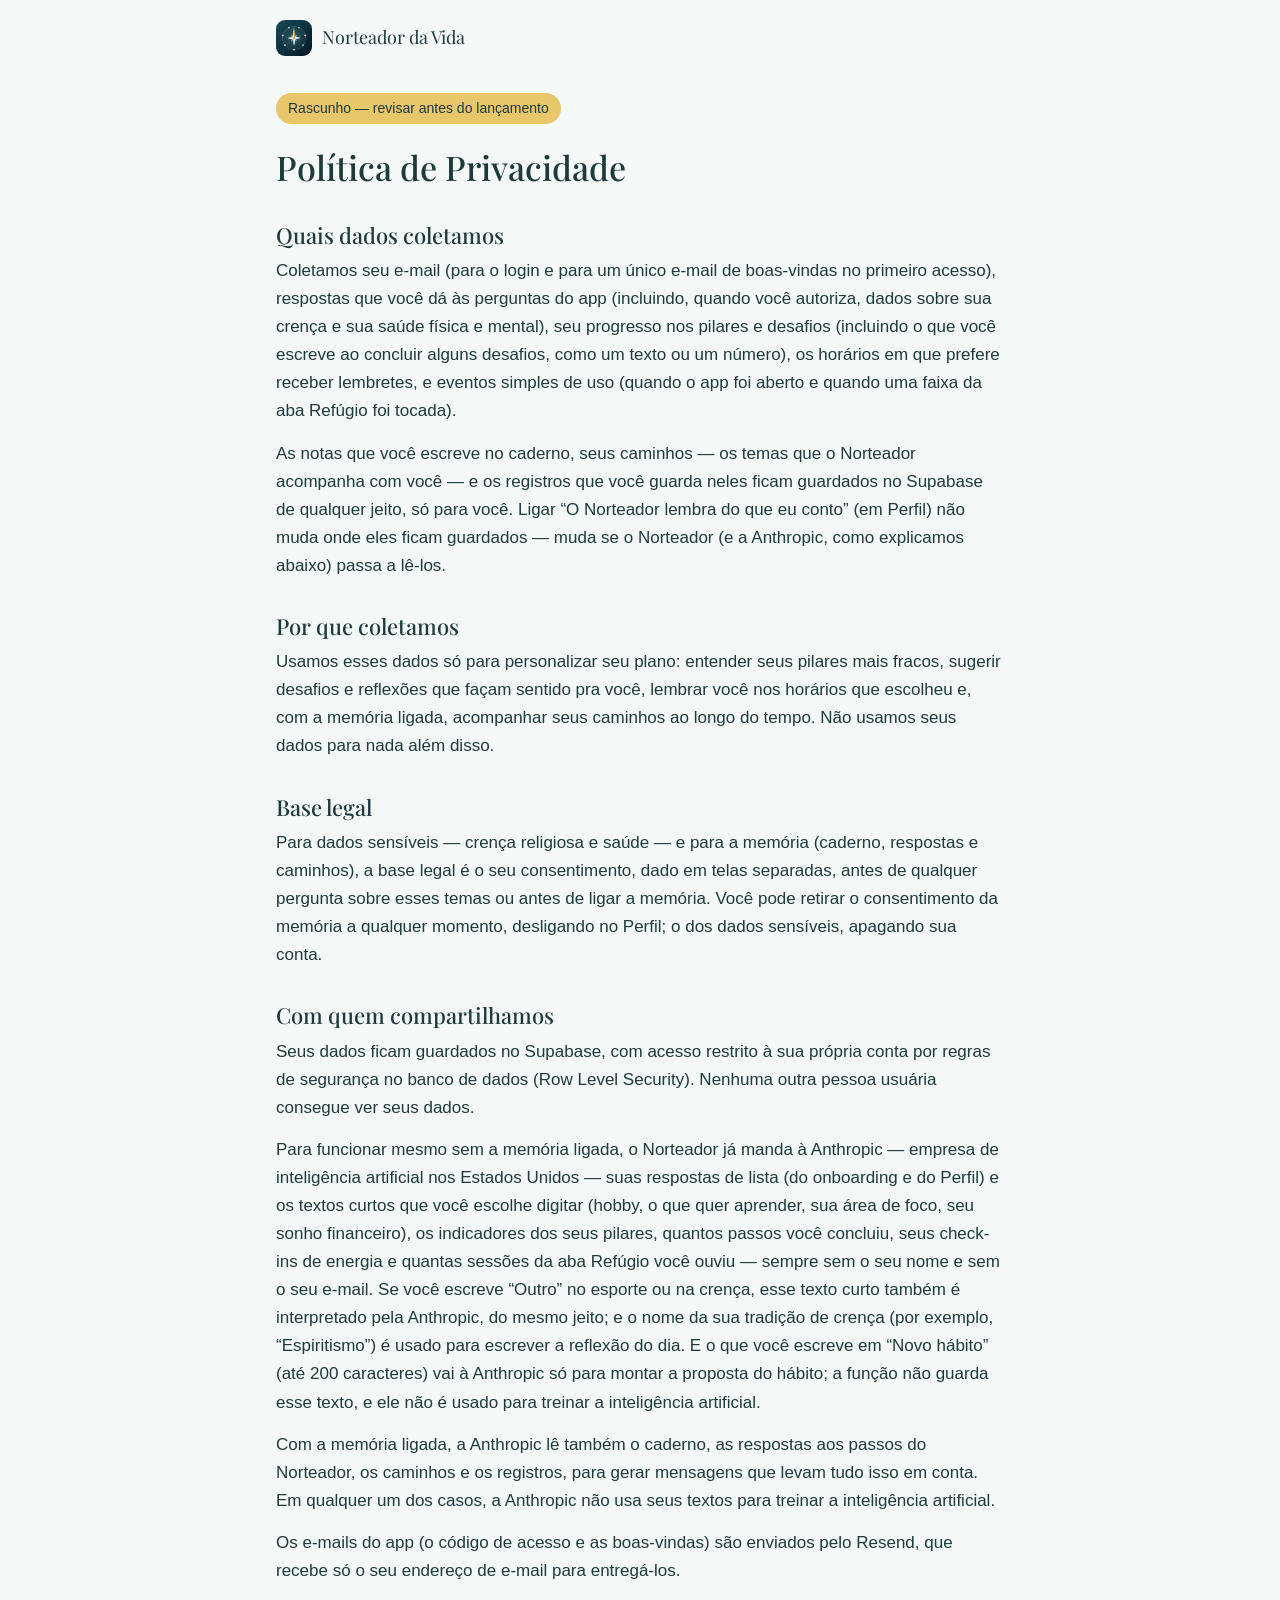
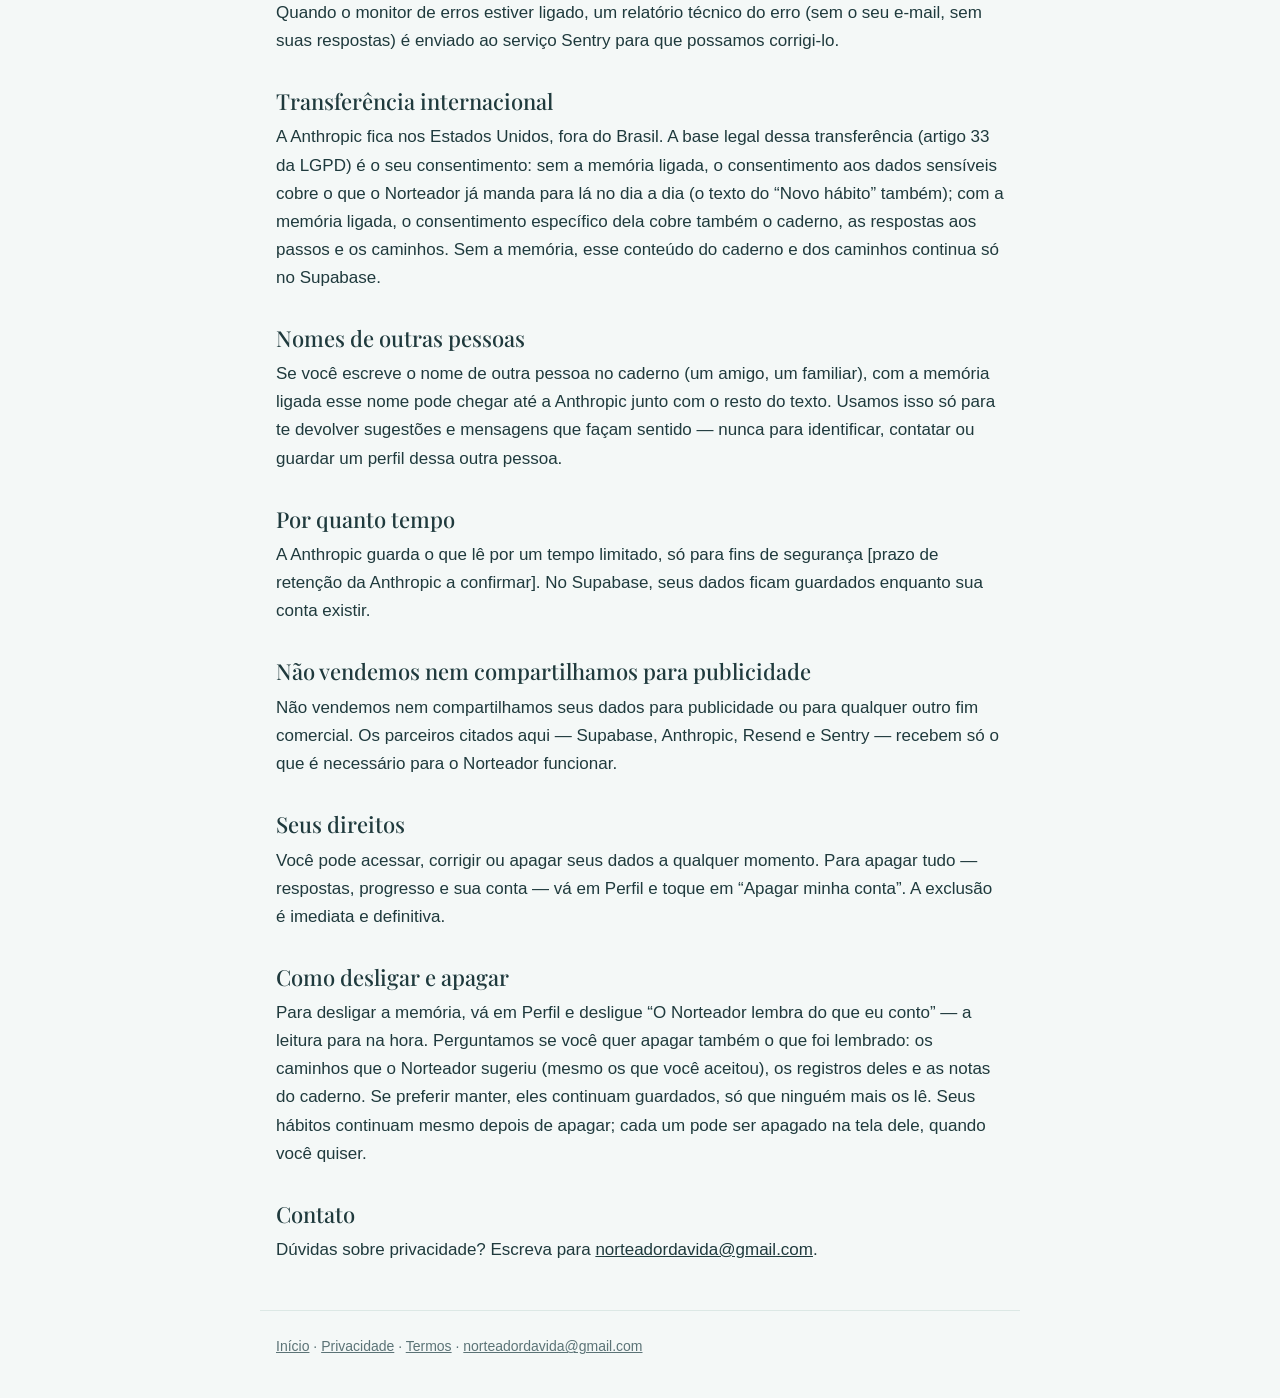
==== privacidade.html @ e459e5b9 "site: landing, privacidade e termos" ====
<!doctype html>
<html lang="pt-BR">
<head>
<meta charset="utf-8">
<meta name="viewport" content="width=device-width,initial-scale=1">
<title>Política de Privacidade · Norteador da Vida</title>
<link rel="icon" href="icone.png">
<link rel="stylesheet" href="estilo.css">
</head>
<body>
<header class="top"><a href="./" class="brand"><img src="icone.png" alt="" width="36" height="36"><span>Norteador da Vida</span></a></header>
<main class="doc">
<p class="draft">Rascunho — revisar antes do lançamento</p>
<h1>Política de Privacidade</h1>
<h2>Quais dados coletamos</h2>
<p>Coletamos seu e-mail (para o login e para um único e-mail de boas-vindas no primeiro acesso), respostas que você dá às perguntas do app (incluindo, quando você autoriza, dados sobre sua crença e sua saúde física e mental), seu progresso nos pilares e desafios (incluindo o que você escreve ao concluir alguns desafios, como um texto ou um número), os horários em que prefere receber lembretes, e eventos simples de uso (quando o app foi aberto e quando uma faixa da aba Refúgio foi tocada).</p>
<p>As notas que você escreve no caderno, seus caminhos — os temas que o Norteador acompanha com você — e os registros que você guarda neles ficam guardados no Supabase de qualquer jeito, só para você. Ligar “O Norteador lembra do que eu conto” (em Perfil) não muda onde eles ficam guardados — muda se o Norteador (e a Anthropic, como explicamos abaixo) passa a lê-los.</p>
<h2>Por que coletamos</h2>
<p>Usamos esses dados só para personalizar seu plano: entender seus pilares mais fracos, sugerir desafios e reflexões que façam sentido pra você, lembrar você nos horários que escolheu e, com a memória ligada, acompanhar seus caminhos ao longo do tempo. Não usamos seus dados para nada além disso.</p>
<h2>Base legal</h2>
<p>Para dados sensíveis — crença religiosa e saúde — e para a memória (caderno, respostas e caminhos), a base legal é o seu consentimento, dado em telas separadas, antes de qualquer pergunta sobre esses temas ou antes de ligar a memória. Você pode retirar o consentimento da memória a qualquer momento, desligando no Perfil; o dos dados sensíveis, apagando sua conta.</p>
<h2>Com quem compartilhamos</h2>
<p>Seus dados ficam guardados no Supabase, com acesso restrito à sua própria conta por regras de segurança no banco de dados (Row Level Security). Nenhuma outra pessoa usuária consegue ver seus dados.</p>
<p>Para funcionar mesmo sem a memória ligada, o Norteador já manda à Anthropic — empresa de inteligência artificial nos Estados Unidos — suas respostas de lista (do onboarding e do Perfil) e os textos curtos que você escolhe digitar (hobby, o que quer aprender, sua área de foco, seu sonho financeiro), os indicadores dos seus pilares, quantos passos você concluiu, seus check-ins de energia e quantas sessões da aba Refúgio você ouviu — sempre sem o seu nome e sem o seu e-mail. Se você escreve “Outro” no esporte ou na crença, esse texto curto também é interpretado pela Anthropic, do mesmo jeito; e o nome da sua tradição de crença (por exemplo, “Espiritismo”) é usado para escrever a reflexão do dia. E o que você escreve em “Novo hábito” (até 200 caracteres) vai à Anthropic só para montar a proposta do hábito; a função não guarda esse texto, e ele não é usado para treinar a inteligência artificial.</p>
<p>Com a memória ligada, a Anthropic lê também o caderno, as respostas aos passos do Norteador, os caminhos e os registros, para gerar mensagens que levam tudo isso em conta. Em qualquer um dos casos, a Anthropic não usa seus textos para treinar a inteligência artificial.</p>
<p>Os e-mails do app (o código de acesso e as boas-vindas) são enviados pelo Resend, que recebe só o seu endereço de e-mail para entregá-los.</p>
<p>Quando o monitor de erros estiver ligado, um relatório técnico do erro (sem o seu e-mail, sem suas respostas) é enviado ao serviço Sentry para que possamos corrigi-lo.</p>
<h2>Transferência internacional</h2>
<p>A Anthropic fica nos Estados Unidos, fora do Brasil. A base legal dessa transferência (artigo 33 da LGPD) é o seu consentimento: sem a memória ligada, o consentimento aos dados sensíveis cobre o que o Norteador já manda para lá no dia a dia (o texto do “Novo hábito” também); com a memória ligada, o consentimento específico dela cobre também o caderno, as respostas aos passos e os caminhos. Sem a memória, esse conteúdo do caderno e dos caminhos continua só no Supabase.</p>
<h2>Nomes de outras pessoas</h2>
<p>Se você escreve o nome de outra pessoa no caderno (um amigo, um familiar), com a memória ligada esse nome pode chegar até a Anthropic junto com o resto do texto. Usamos isso só para te devolver sugestões e mensagens que façam sentido — nunca para identificar, contatar ou guardar um perfil dessa outra pessoa.</p>
<h2>Por quanto tempo</h2>
<p>A Anthropic guarda o que lê por um tempo limitado, só para fins de segurança [prazo de retenção da Anthropic a confirmar]. No Supabase, seus dados ficam guardados enquanto sua conta existir.</p>
<h2>Não vendemos nem compartilhamos para publicidade</h2>
<p>Não vendemos nem compartilhamos seus dados para publicidade ou para qualquer outro fim comercial. Os parceiros citados aqui — Supabase, Anthropic, Resend e Sentry — recebem só o que é necessário para o Norteador funcionar.</p>
<h2>Seus direitos</h2>
<p>Você pode acessar, corrigir ou apagar seus dados a qualquer momento. Para apagar tudo — respostas, progresso e sua conta — vá em Perfil e toque em “Apagar minha conta”. A exclusão é imediata e definitiva.</p>
<h2>Como desligar e apagar</h2>
<p>Para desligar a memória, vá em Perfil e desligue “O Norteador lembra do que eu conto” — a leitura para na hora. Perguntamos se você quer apagar também o que foi lembrado: os caminhos que o Norteador sugeriu (mesmo os que você aceitou), os registros deles e as notas do caderno. Se preferir manter, eles continuam guardados, só que ninguém mais os lê. Seus hábitos continuam mesmo depois de apagar; cada um pode ser apagado na tela dele, quando você quiser.</p>
<h2>Contato</h2>
<p>Dúvidas sobre privacidade? Escreva para <a href="mailto:norteadordavida@gmail.com">norteadordavida@gmail.com</a>.</p>
</main>
<footer><a href="./">Início</a> · <a href="privacidade.html">Privacidade</a> · <a href="termos.html">Termos</a> · <a href="mailto:norteadordavida@gmail.com">norteadordavida@gmail.com</a></footer>
</body>
</html>
---- estilo.css ----
/* norteador.net — the app's palette (src/theme.ts) and fonts (Sacramento wordmark, Playfair serif). */
@import url('https://fonts.googleapis.com/css2?family=Playfair+Display:wght@500&family=Sacramento&display=swap');

:root {
  --bg: #F4F8F7;
  --surface: #FFFFFF;
  --ink: #1F3A3D;
  --soft: #5B7376;
  --line: #DCE8E5;
  --accent: #5FB8A5;
  --serif: 'Playfair Display', Georgia, serif;
  --sans: -apple-system, 'Segoe UI', Roboto, Helvetica, Arial, sans-serif;
}
@media (prefers-color-scheme: dark) {
  :root {
    --bg: #0F1F21;
    --surface: #17292C;
    --ink: #E6F1EF;
    --soft: #9DB5B2;
    --line: #26393C;
  }
}

* { box-sizing: border-box; }
body { margin: 0; background: var(--bg); color: var(--ink); font-family: var(--sans); font-size: 17px; line-height: 1.65; }
a { color: inherit; }
img { max-width: 100%; }

.top { max-width: 760px; margin: 0 auto; padding: 20px 16px; }
.brand { display: inline-flex; align-items: center; gap: 10px; text-decoration: none; font-family: var(--serif); font-size: 18px; }
.brand img { border-radius: 9px; }

/* Landing */
.hero { position: relative; min-height: 78vh; display: flex; align-items: flex-end; color: #fff;
  background: #E9A36F url('manha.jpg') center / cover no-repeat; }
.hero::after { content: ''; position: absolute; inset: 0; background: linear-gradient(180deg, rgba(15,31,33,0) 30%, rgba(15,31,33,.72) 100%); }
.hero-in { position: relative; z-index: 1; width: 100%; max-width: 760px; margin: 0 auto; padding: 32px 16px 48px; }
.hero img { border-radius: 16px; box-shadow: 0 8px 24px rgba(0,0,0,.25); }
.wordmark { font-family: 'Sacramento', cursive; font-size: clamp(56px, 12vw, 88px); line-height: 1; margin: 16px 0 4px; font-weight: 400; }
.hero p { font-family: var(--serif); font-size: clamp(20px, 4.5vw, 26px); margin: 0; max-width: 30ch; }

section { max-width: 760px; margin: 0 auto; padding: 48px 16px 8px; }
h2 { font-family: var(--serif); font-weight: 500; font-size: 28px; line-height: 1.3; margin: 0 0 12px; }
.lead { color: var(--soft); margin: 0 0 20px; max-width: 60ch; }
.chips { display: flex; flex-wrap: wrap; gap: 8px; margin: 0; padding: 0; list-style: none; }
.chips li { padding: 6px 14px; border-radius: 999px; color: #1F3A3D; font-size: 15px; }
.cards { display: grid; grid-template-columns: repeat(auto-fit, minmax(210px, 1fr)); gap: 12px; }
.card { background: var(--surface); border: 1px solid var(--line); border-radius: 20px; padding: 20px; }
.card h3 { font-family: var(--serif); font-weight: 500; font-size: 20px; margin: 0 0 6px; }
.card p { margin: 0; color: var(--soft); font-size: 16px; }
.soon { text-align: center; padding-bottom: 32px; }
.soon p { font-family: var(--serif); font-size: 22px; margin: 0; }

/* Documents */
.doc { max-width: 760px; margin: 0 auto; padding: 8px 16px 32px; }
.doc h1 { font-family: var(--serif); font-weight: 500; font-size: 34px; line-height: 1.25; margin: 8px 0 24px; }
.doc h2 { font-size: 22px; margin: 32px 0 8px; }
.doc p { margin: 0 0 14px; }
.draft { display: inline-block; margin: 8px 0 0; padding: 4px 12px; border-radius: 999px; background: #E8C66A; color: #1F3A3D; font-size: 14px; }

footer { max-width: 760px; margin: 0 auto; padding: 24px 16px 40px; border-top: 1px solid var(--line); color: var(--soft); font-size: 14px; }
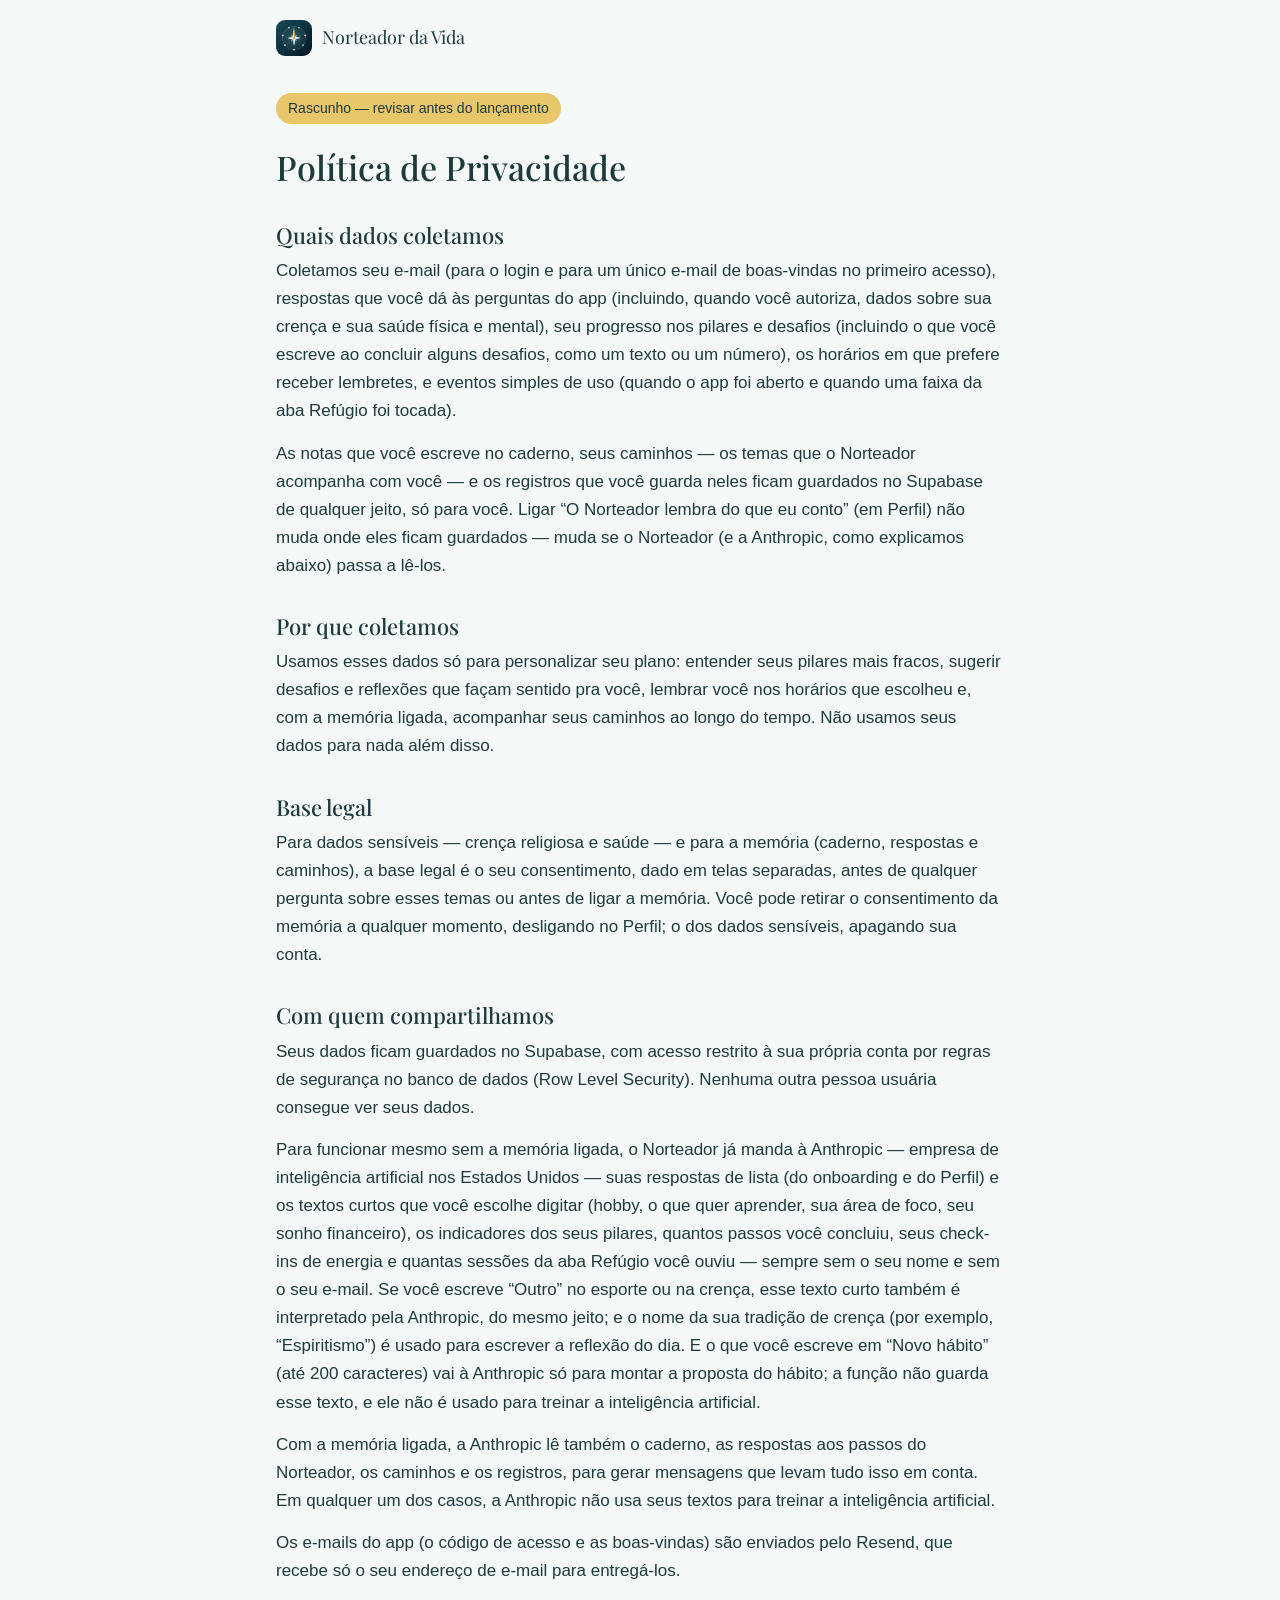
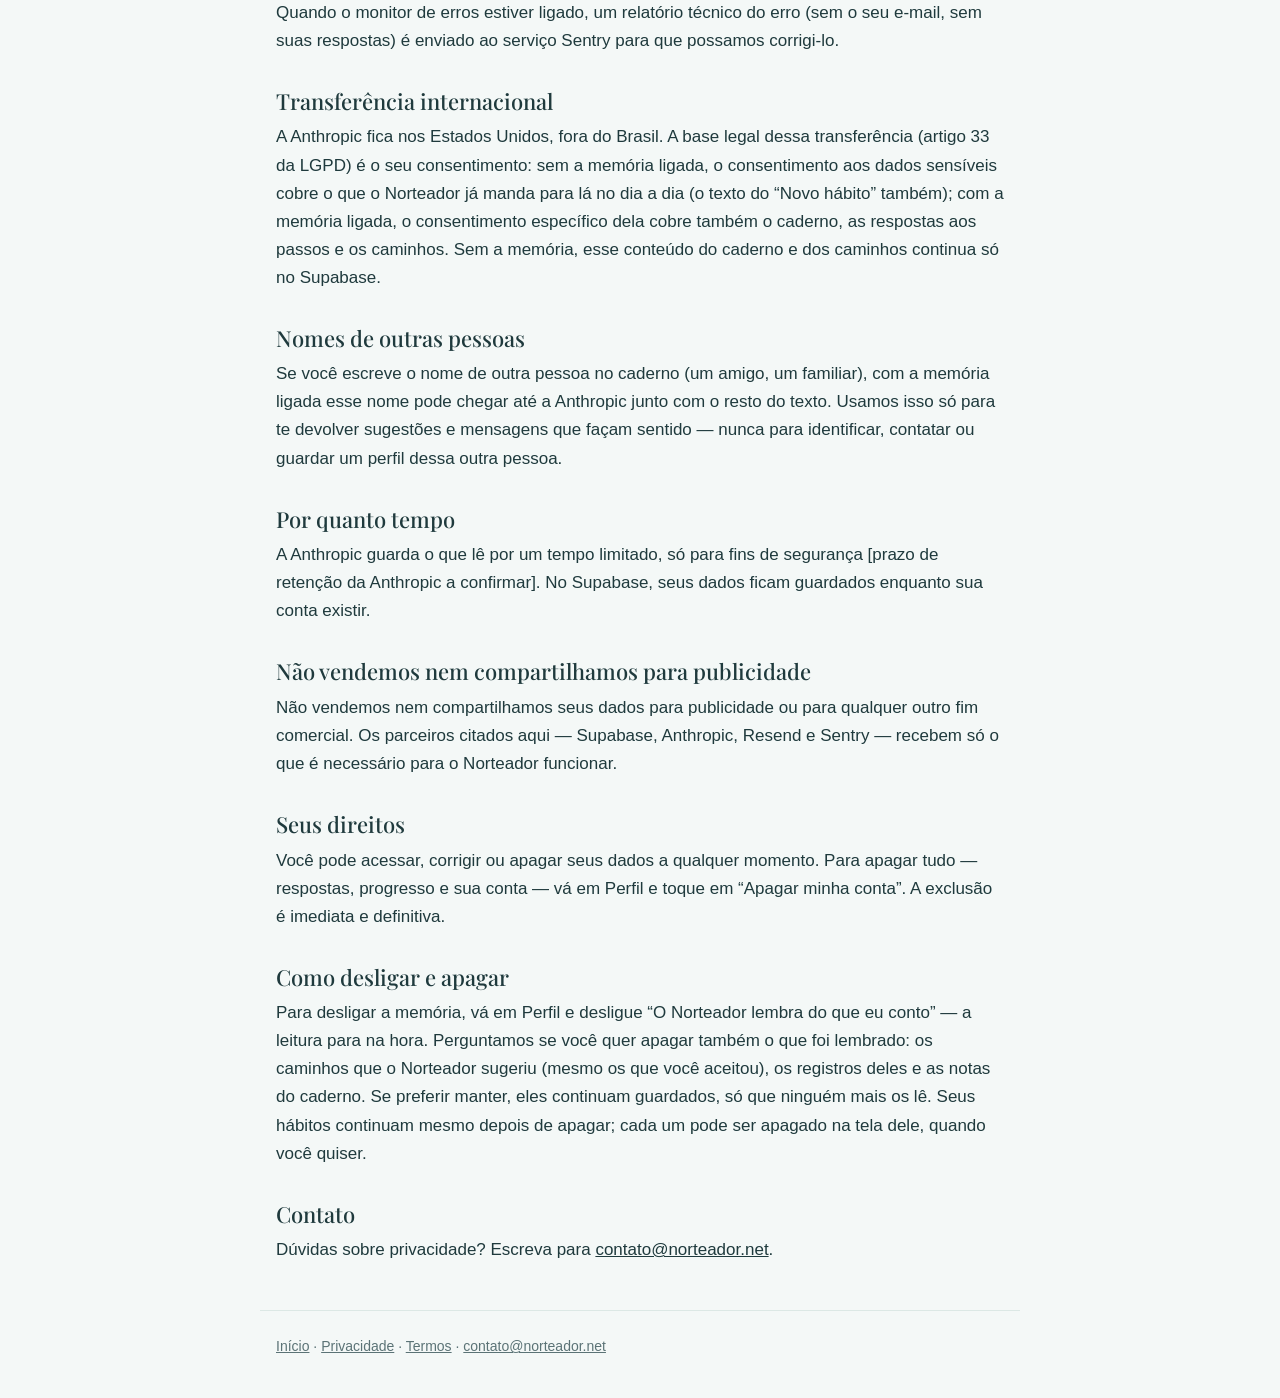
==== commit 1dddd448: "site: contato@norteador.net" ====
--- a/privacidade.html
+++ b/privacidade.html
@@ -38,8 +38,8 @@
 <h2>Como desligar e apagar</h2>
 <p>Para desligar a memória, vá em Perfil e desligue “O Norteador lembra do que eu conto” — a leitura para na hora. Perguntamos se você quer apagar também o que foi lembrado: os caminhos que o Norteador sugeriu (mesmo os que você aceitou), os registros deles e as notas do caderno. Se preferir manter, eles continuam guardados, só que ninguém mais os lê. Seus hábitos continuam mesmo depois de apagar; cada um pode ser apagado na tela dele, quando você quiser.</p>
 <h2>Contato</h2>
-<p>Dúvidas sobre privacidade? Escreva para <a href="mailto:norteadordavida@gmail.com">norteadordavida@gmail.com</a>.</p>
+<p>Dúvidas sobre privacidade? Escreva para <a href="mailto:contato@norteador.net">contato@norteador.net</a>.</p>
 </main>
-<footer><a href="./">Início</a> · <a href="privacidade.html">Privacidade</a> · <a href="termos.html">Termos</a> · <a href="mailto:norteadordavida@gmail.com">norteadordavida@gmail.com</a></footer>
+<footer><a href="./">Início</a> · <a href="privacidade.html">Privacidade</a> · <a href="termos.html">Termos</a> · <a href="mailto:contato@norteador.net">contato@norteador.net</a></footer>
 </body>
 </html>
--- a/estilo.css
+++ b/estilo.css
@@ -36,8 +36,9 @@
 .hero::after { content: ''; position: absolute; inset: 0; background: linear-gradient(180deg, rgba(15,31,33,0) 30%, rgba(15,31,33,.72) 100%); }
 .hero-in { position: relative; z-index: 1; width: 100%; max-width: 760px; margin: 0 auto; padding: 32px 16px 48px; }
 .hero img { border-radius: 16px; box-shadow: 0 8px 24px rgba(0,0,0,.25); }
-.wordmark { font-family: 'Sacramento', cursive; font-size: clamp(56px, 12vw, 88px); line-height: 1; margin: 16px 0 4px; font-weight: 400; }
-.hero p { font-family: var(--serif); font-size: clamp(20px, 4.5vw, 26px); margin: 0; max-width: 30ch; }
+.wordmark { font-family: 'Sacramento', cursive; font-size: clamp(44px, 9vw, 64px); line-height: 1; margin: 14px 0 10px; font-weight: 400; }
+.hero .headline { font-family: var(--serif); font-size: clamp(30px, 7vw, 46px); line-height: 1.15; margin: 0 0 12px; max-width: 18ch; }
+.hero .sub { font-size: clamp(17px, 3.6vw, 20px); margin: 0; max-width: 36ch; opacity: .92; }
 
 section { max-width: 760px; margin: 0 auto; padding: 48px 16px 8px; }
 h2 { font-family: var(--serif); font-weight: 500; font-size: 28px; line-height: 1.3; margin: 0 0 12px; }
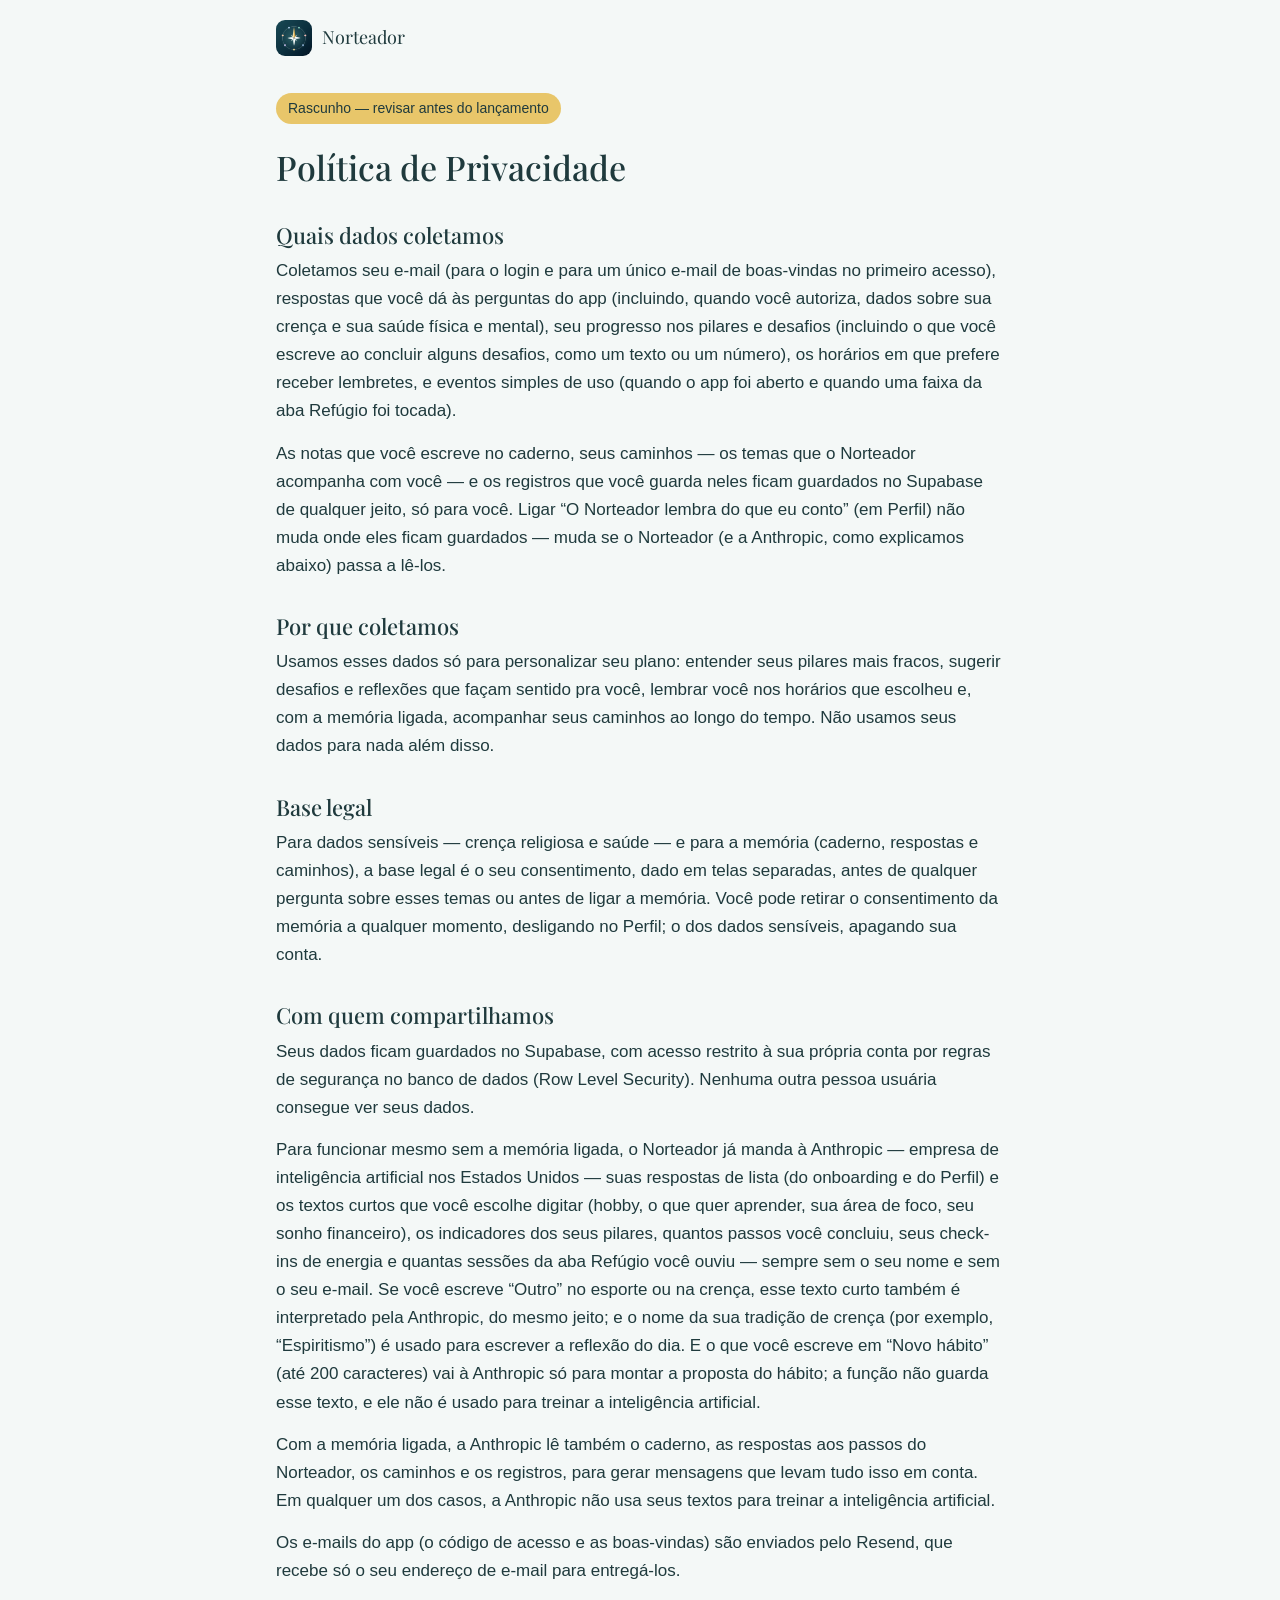
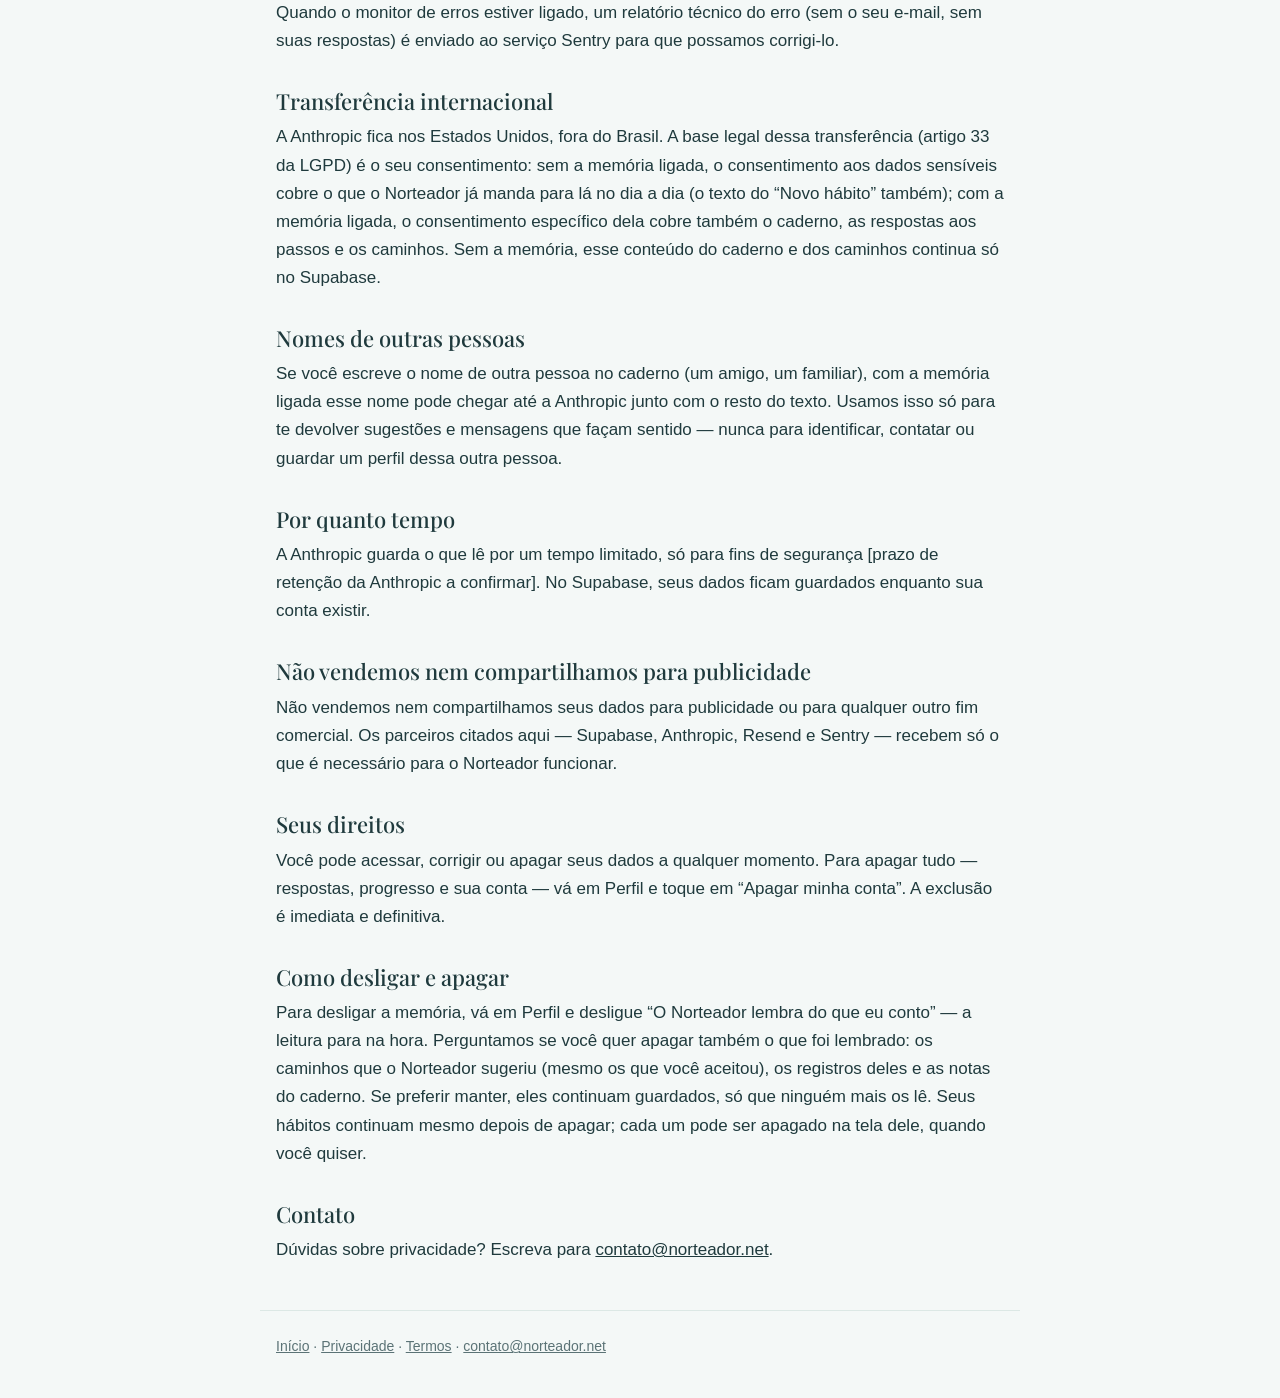
==== commit e10591b6: "site: nome Norteador" ====
--- a/privacidade.html
+++ b/privacidade.html
@@ -3,12 +3,12 @@
 <head>
 <meta charset="utf-8">
 <meta name="viewport" content="width=device-width,initial-scale=1">
-<title>Política de Privacidade · Norteador da Vida</title>
+<title>Política de Privacidade · Norteador</title>
 <link rel="icon" href="icone.png">
 <link rel="stylesheet" href="estilo.css">
 </head>
 <body>
-<header class="top"><a href="./" class="brand"><img src="icone.png" alt="" width="36" height="36"><span>Norteador da Vida</span></a></header>
+<header class="top"><a href="./" class="brand"><img src="icone.png" alt="" width="36" height="36"><span>Norteador</span></a></header>
 <main class="doc">
 <p class="draft">Rascunho — revisar antes do lançamento</p>
 <h1>Política de Privacidade</h1>
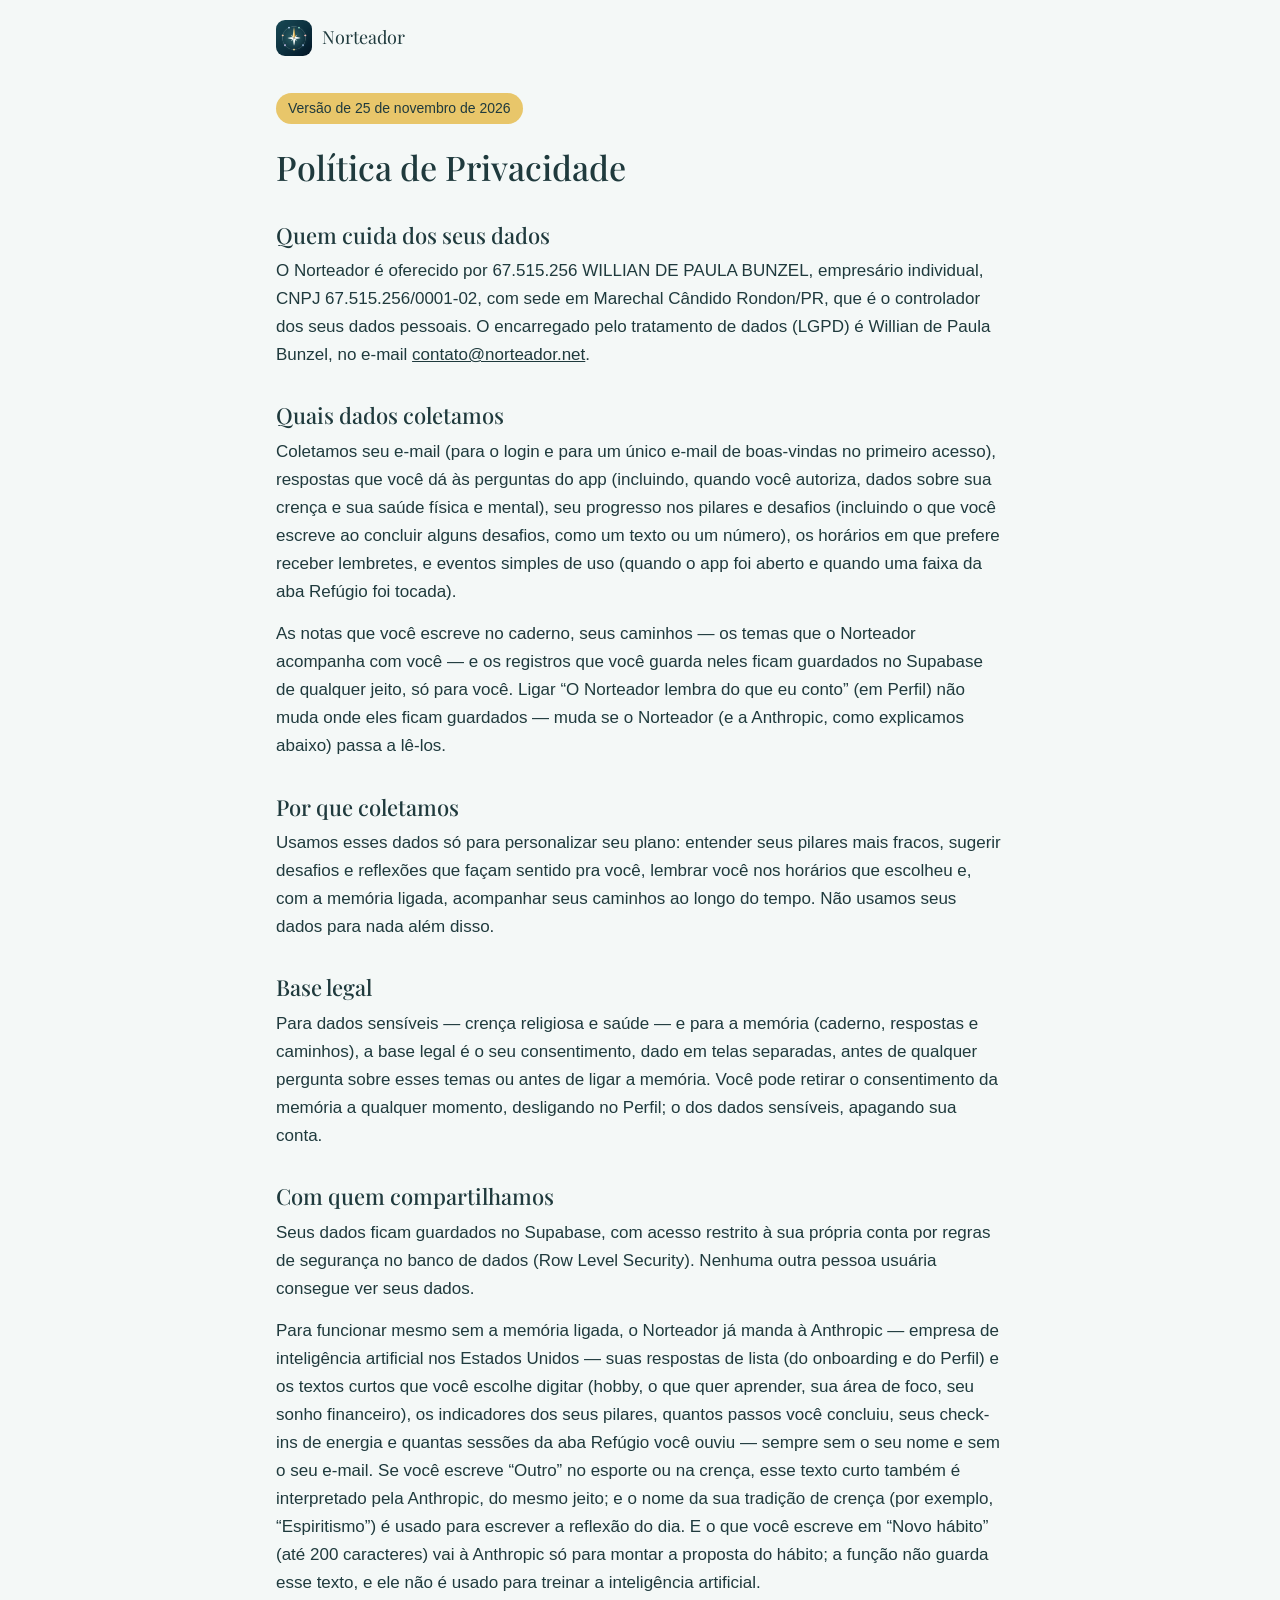
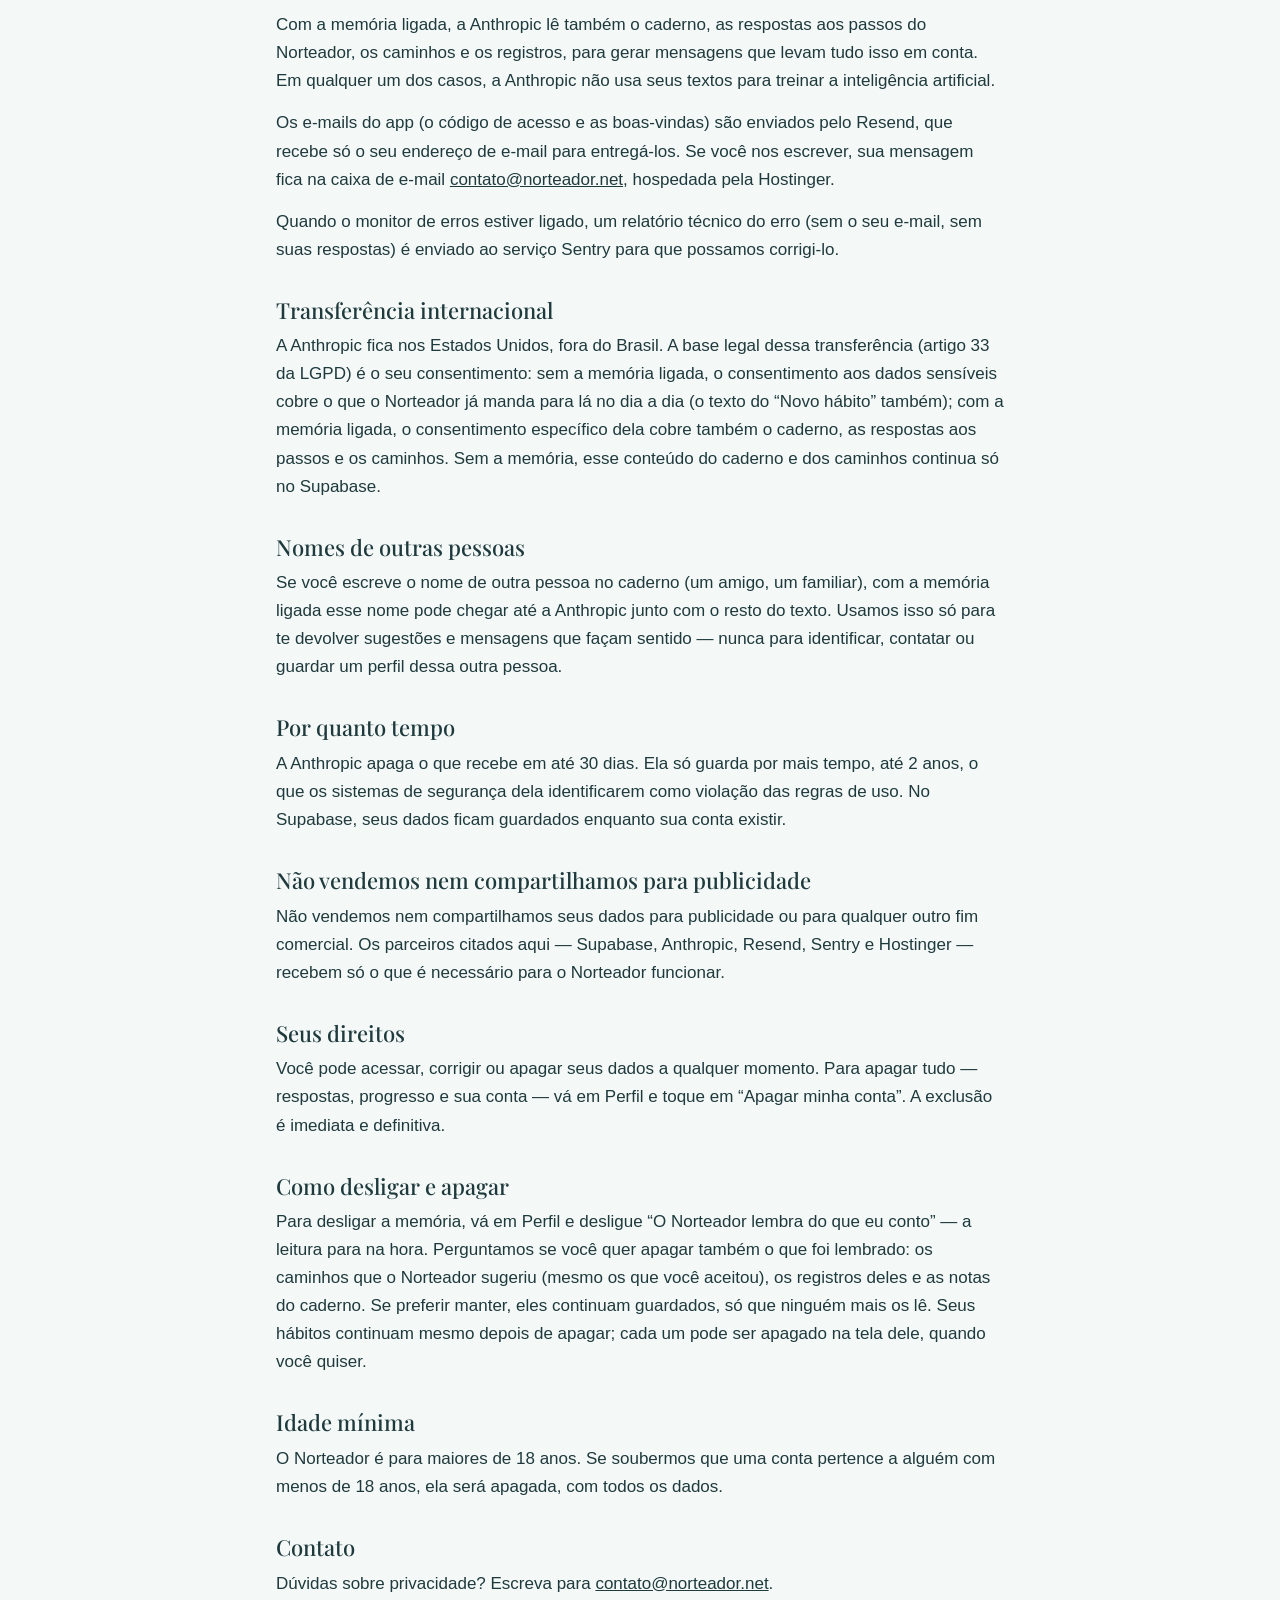
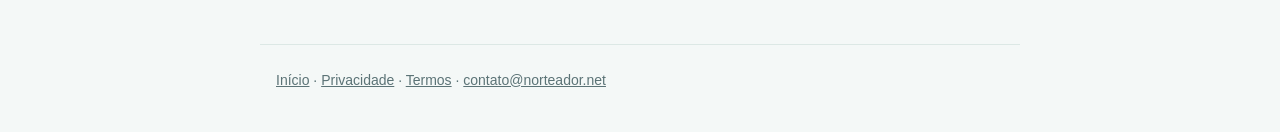
==== commit 953ccb13: "site: política e termos em vigor (versão 25/11/2026)" ====
--- a/privacidade.html
+++ b/privacidade.html
@@ -10,8 +10,10 @@
 <body>
 <header class="top"><a href="./" class="brand"><img src="icone.png" alt="" width="36" height="36"><span>Norteador</span></a></header>
 <main class="doc">
-<p class="draft">Rascunho — revisar antes do lançamento</p>
+<p class="draft">Versão de 25 de novembro de 2026</p>
 <h1>Política de Privacidade</h1>
+<h2>Quem cuida dos seus dados</h2>
+<p>O Norteador é oferecido por 67.515.256 WILLIAN DE PAULA BUNZEL, empresário individual, CNPJ 67.515.256/0001-02, com sede em Marechal Cândido Rondon/PR, que é o controlador dos seus dados pessoais. O encarregado pelo tratamento de dados (LGPD) é Willian de Paula Bunzel, no e-mail <a href="mailto:contato@norteador.net">contato@norteador.net</a>.</p>
 <h2>Quais dados coletamos</h2>
 <p>Coletamos seu e-mail (para o login e para um único e-mail de boas-vindas no primeiro acesso), respostas que você dá às perguntas do app (incluindo, quando você autoriza, dados sobre sua crença e sua saúde física e mental), seu progresso nos pilares e desafios (incluindo o que você escreve ao concluir alguns desafios, como um texto ou um número), os horários em que prefere receber lembretes, e eventos simples de uso (quando o app foi aberto e quando uma faixa da aba Refúgio foi tocada).</p>
 <p>As notas que você escreve no caderno, seus caminhos — os temas que o Norteador acompanha com você — e os registros que você guarda neles ficam guardados no Supabase de qualquer jeito, só para você. Ligar “O Norteador lembra do que eu conto” (em Perfil) não muda onde eles ficam guardados — muda se o Norteador (e a Anthropic, como explicamos abaixo) passa a lê-los.</p>
@@ -23,20 +25,22 @@
 <p>Seus dados ficam guardados no Supabase, com acesso restrito à sua própria conta por regras de segurança no banco de dados (Row Level Security). Nenhuma outra pessoa usuária consegue ver seus dados.</p>
 <p>Para funcionar mesmo sem a memória ligada, o Norteador já manda à Anthropic — empresa de inteligência artificial nos Estados Unidos — suas respostas de lista (do onboarding e do Perfil) e os textos curtos que você escolhe digitar (hobby, o que quer aprender, sua área de foco, seu sonho financeiro), os indicadores dos seus pilares, quantos passos você concluiu, seus check-ins de energia e quantas sessões da aba Refúgio você ouviu — sempre sem o seu nome e sem o seu e-mail. Se você escreve “Outro” no esporte ou na crença, esse texto curto também é interpretado pela Anthropic, do mesmo jeito; e o nome da sua tradição de crença (por exemplo, “Espiritismo”) é usado para escrever a reflexão do dia. E o que você escreve em “Novo hábito” (até 200 caracteres) vai à Anthropic só para montar a proposta do hábito; a função não guarda esse texto, e ele não é usado para treinar a inteligência artificial.</p>
 <p>Com a memória ligada, a Anthropic lê também o caderno, as respostas aos passos do Norteador, os caminhos e os registros, para gerar mensagens que levam tudo isso em conta. Em qualquer um dos casos, a Anthropic não usa seus textos para treinar a inteligência artificial.</p>
-<p>Os e-mails do app (o código de acesso e as boas-vindas) são enviados pelo Resend, que recebe só o seu endereço de e-mail para entregá-los.</p>
+<p>Os e-mails do app (o código de acesso e as boas-vindas) são enviados pelo Resend, que recebe só o seu endereço de e-mail para entregá-los. Se você nos escrever, sua mensagem fica na caixa de e-mail <a href="mailto:contato@norteador.net">contato@norteador.net</a>, hospedada pela Hostinger.</p>
 <p>Quando o monitor de erros estiver ligado, um relatório técnico do erro (sem o seu e-mail, sem suas respostas) é enviado ao serviço Sentry para que possamos corrigi-lo.</p>
 <h2>Transferência internacional</h2>
 <p>A Anthropic fica nos Estados Unidos, fora do Brasil. A base legal dessa transferência (artigo 33 da LGPD) é o seu consentimento: sem a memória ligada, o consentimento aos dados sensíveis cobre o que o Norteador já manda para lá no dia a dia (o texto do “Novo hábito” também); com a memória ligada, o consentimento específico dela cobre também o caderno, as respostas aos passos e os caminhos. Sem a memória, esse conteúdo do caderno e dos caminhos continua só no Supabase.</p>
 <h2>Nomes de outras pessoas</h2>
 <p>Se você escreve o nome de outra pessoa no caderno (um amigo, um familiar), com a memória ligada esse nome pode chegar até a Anthropic junto com o resto do texto. Usamos isso só para te devolver sugestões e mensagens que façam sentido — nunca para identificar, contatar ou guardar um perfil dessa outra pessoa.</p>
 <h2>Por quanto tempo</h2>
-<p>A Anthropic guarda o que lê por um tempo limitado, só para fins de segurança [prazo de retenção da Anthropic a confirmar]. No Supabase, seus dados ficam guardados enquanto sua conta existir.</p>
+<p>A Anthropic apaga o que recebe em até 30 dias. Ela só guarda por mais tempo, até 2 anos, o que os sistemas de segurança dela identificarem como violação das regras de uso. No Supabase, seus dados ficam guardados enquanto sua conta existir.</p>
 <h2>Não vendemos nem compartilhamos para publicidade</h2>
-<p>Não vendemos nem compartilhamos seus dados para publicidade ou para qualquer outro fim comercial. Os parceiros citados aqui — Supabase, Anthropic, Resend e Sentry — recebem só o que é necessário para o Norteador funcionar.</p>
+<p>Não vendemos nem compartilhamos seus dados para publicidade ou para qualquer outro fim comercial. Os parceiros citados aqui — Supabase, Anthropic, Resend, Sentry e Hostinger — recebem só o que é necessário para o Norteador funcionar.</p>
 <h2>Seus direitos</h2>
 <p>Você pode acessar, corrigir ou apagar seus dados a qualquer momento. Para apagar tudo — respostas, progresso e sua conta — vá em Perfil e toque em “Apagar minha conta”. A exclusão é imediata e definitiva.</p>
 <h2>Como desligar e apagar</h2>
 <p>Para desligar a memória, vá em Perfil e desligue “O Norteador lembra do que eu conto” — a leitura para na hora. Perguntamos se você quer apagar também o que foi lembrado: os caminhos que o Norteador sugeriu (mesmo os que você aceitou), os registros deles e as notas do caderno. Se preferir manter, eles continuam guardados, só que ninguém mais os lê. Seus hábitos continuam mesmo depois de apagar; cada um pode ser apagado na tela dele, quando você quiser.</p>
+<h2>Idade mínima</h2>
+<p>O Norteador é para maiores de 18 anos. Se soubermos que uma conta pertence a alguém com menos de 18 anos, ela será apagada, com todos os dados.</p>
 <h2>Contato</h2>
 <p>Dúvidas sobre privacidade? Escreva para <a href="mailto:contato@norteador.net">contato@norteador.net</a>.</p>
 </main>
